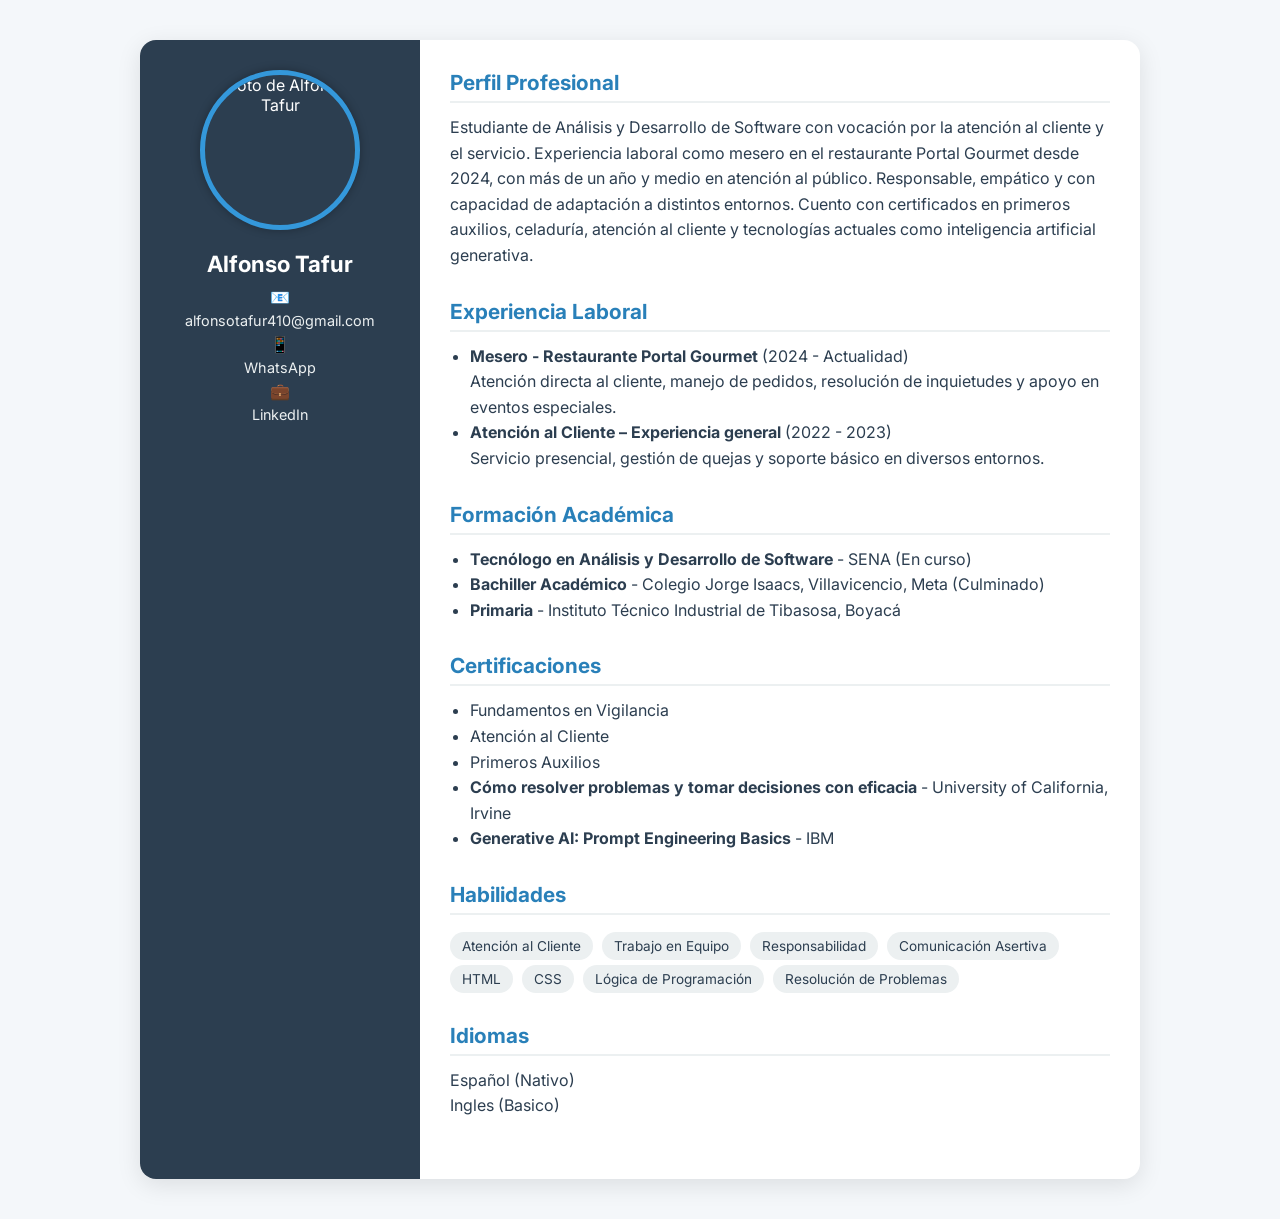
==== index.html @ a1298e40 "segundo commit" ====
<!DOCTYPE html>
<html lang="es">
<head>
  <meta charset="UTF-8" />
  <meta name="viewport" content="width=device-width, initial-scale=1.0"/>
  <title>Hoja de Vida - Alfonso Tafur</title>
  <link href="https://fonts.googleapis.com/css2?family=Inter:wght@400;600;800&display=swap" rel="stylesheet">
  <style>
    * {
      box-sizing: border-box;
      margin: 0;
      padding: 0;
    }

    body {
      font-family: 'Inter', sans-serif;
      background: #f4f7fa;
      color: #2c3e50;
      padding: 40px 20px;
      display: flex;
      justify-content: center;
    }

    .cv-container {
      display: grid;
      grid-template-columns: 280px 1fr;
      background: #ffffff;
      border-radius: 16px;
      overflow: hidden;
      max-width: 1000px;
      width: 100%;
      box-shadow: 0 6px 24px rgba(0,0,0,0.1);
    }

    .sidebar {
      background-color: #2c3e50;
      color: white;
      padding: 30px 20px;
      display: flex;
      flex-direction: column;
      align-items: center;
      text-align: center;
    }

    .sidebar img {
      width: 160px;
      height: 160px;
      border-radius: 50%;
      object-fit: cover;
      margin-bottom: 20px;
      border: 5px solid #3498db;
      box-shadow: 0 0 10px rgba(0,0,0,0.3);
    }

    .sidebar h1 {
      font-size: 1.4rem;
      margin-bottom: 10px;
    }

    .sidebar .contacto a {
      display: block;
      color: #ecf0f1;
      text-decoration: none;
      margin: 5px 0;
      font-size: 0.9rem;
      word-break: break-word;
    }

    .main-content {
      padding: 30px;
    }

    section {
      margin-bottom: 30px;
    }

    h2 {
      font-size: 1.3rem;
      color: #2980b9;
      margin-bottom: 12px;
      border-bottom: 2px solid #ecf0f1;
      padding-bottom: 6px;
    }

    p, li {
      line-height: 1.6;
      font-size: 1rem;
      color: #2c3e50;
    }

    ul {
      list-style-type: disc;
      padding-left: 20px;
    }

    .tag {
      background: #ecf0f1;
      border-radius: 20px;
      display: inline-block;
      padding: 6px 12px;
      margin: 5px 5px 0 0;
      font-size: 0.85rem;
    }

    @media screen and (max-width: 768px) {
      .cv-container {
        grid-template-columns: 1fr;
      }

      .sidebar {
        flex-direction: column;
        align-items: center;
        padding: 20px;
      }

      .sidebar img {
        width: 120px;
        height: 120px;
      }
    }
  </style>
</head>
<body>

  <div class="cv-container">
    <aside class="sidebar">
      <img src="https://i.imgur.com/dxVuIcH.jpg" alt="Foto de Alfonso Tafur" />
      <h1>Alfonso Tafur</h1>
      <div class="contacto">
        📧 <a href="mailto:alfonsotafur410@gmail.com">alfonsotafur410@gmail.com</a>
        📱 <a href="https://wa.me/573144793582" target="_blank">WhatsApp</a>
        💼 <a href="https://www.linkedin.com/in/alfonso-tafur-4b579a25a" target="_blank">LinkedIn</a>
      </div>
    </aside>

    <main class="main-content">
      <section>
        <h2>Perfil Profesional</h2>
        <p>
          Estudiante de Análisis y Desarrollo de Software con vocación por la atención al cliente y el servicio. Experiencia laboral como mesero en el restaurante Portal Gourmet desde 2024, con más de un año y medio en atención al público. Responsable, empático y con capacidad de adaptación a distintos entornos. Cuento con certificados en primeros auxilios, celaduría, atención al cliente y tecnologías actuales como inteligencia artificial generativa.
        </p>
      </section>

      <section>
        <h2>Experiencia Laboral</h2>
        <ul>
          <li><strong>Mesero - Restaurante Portal Gourmet</strong> (2024 - Actualidad)<br />
            Atención directa al cliente, manejo de pedidos, resolución de inquietudes y apoyo en eventos especiales.
          </li>
          <li><strong>Atención al Cliente – Experiencia general</strong> (2022 - 2023)<br />
            Servicio presencial, gestión de quejas y soporte básico en diversos entornos.
          </li>
        </ul>
      </section>

      <section>
        <h2>Formación Académica</h2>
        <ul>
          <li><strong>Tecnólogo en Análisis y Desarrollo de Software</strong> - SENA (En curso)</li>
          <li><strong>Bachiller Académico</strong> - Colegio Jorge Isaacs, Villavicencio, Meta (Culminado)</li>
          <li><strong>Primaria</strong> - Instituto Técnico Industrial de Tibasosa, Boyacá</li>
        </ul>
      </section>

      <section>
        <h2>Certificaciones</h2>
        <ul>
          <li>Fundamentos en Vigilancia</li>
          <li>Atención al Cliente</li>
          <li>Primeros Auxilios</li>
          <li><strong>Cómo resolver problemas y tomar decisiones con eficacia</strong> - University of California, Irvine</li>
          <li><strong>Generative AI: Prompt Engineering Basics</strong> - IBM</li>
        </ul>
      </section>

      <section>
        <h2>Habilidades</h2>
        <div>
          <span class="tag">Atención al Cliente</span>
          <span class="tag">Trabajo en Equipo</span>
          <span class="tag">Responsabilidad</span>
          <span class="tag">Comunicación Asertiva</span>
          <span class="tag">HTML</span>
          <span class="tag">CSS</span>
          <span class="tag">Lógica de Programación</span>
          <span class="tag">Resolución de Problemas</span>
        </div>
      </section>

      <section>
        <h2>Idiomas</h2>
        <p>Español (Nativo)</p>
        <p>Ingles (Basico)</p>
      </section>
    </main>
  </div>

</body>
</html>
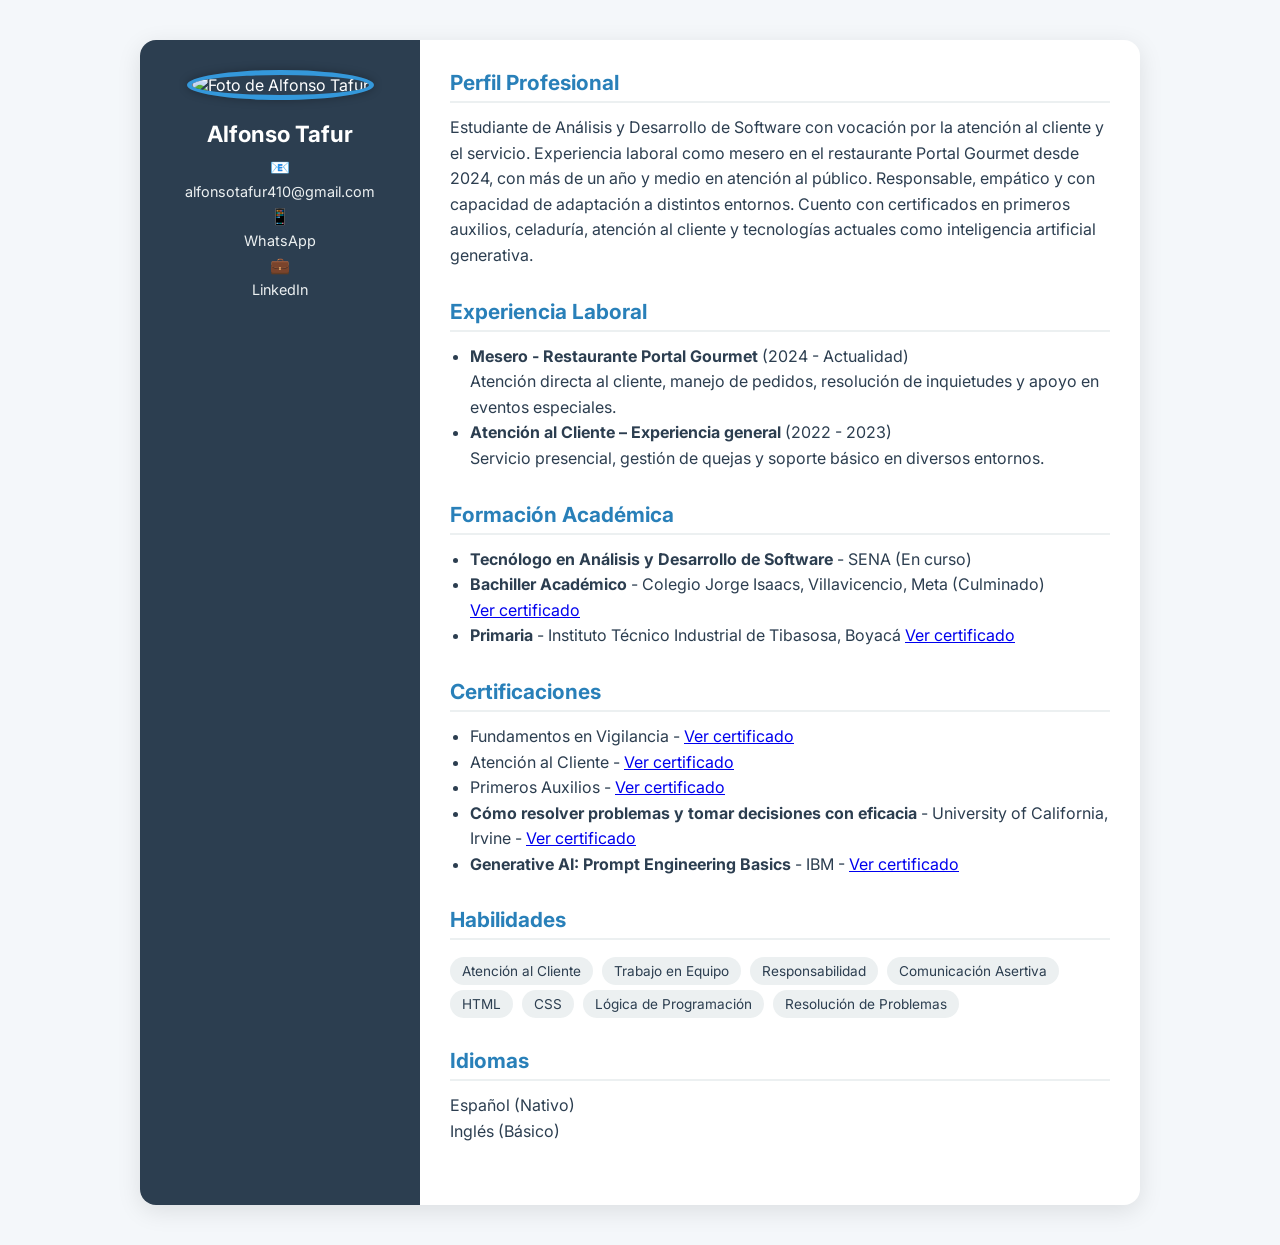
==== commit dc447a32: "primer commit" ====
--- a/index.html
+++ b/index.html
@@ -2,129 +2,16 @@
 <html lang="es">
 <head>
   <meta charset="UTF-8" />
-  <meta name="viewport" content="width=device-width, initial-scale=1.0"/>
+  <meta name="viewport" content="width=device-width, initial-scale=1.0" />
   <title>Hoja de Vida - Alfonso Tafur</title>
   <link href="https://fonts.googleapis.com/css2?family=Inter:wght@400;600;800&display=swap" rel="stylesheet">
-  <style>
-    * {
-      box-sizing: border-box;
-      margin: 0;
-      padding: 0;
-    }
-
-    body {
-      font-family: 'Inter', sans-serif;
-      background: #f4f7fa;
-      color: #2c3e50;
-      padding: 40px 20px;
-      display: flex;
-      justify-content: center;
-    }
-
-    .cv-container {
-      display: grid;
-      grid-template-columns: 280px 1fr;
-      background: #ffffff;
-      border-radius: 16px;
-      overflow: hidden;
-      max-width: 1000px;
-      width: 100%;
-      box-shadow: 0 6px 24px rgba(0,0,0,0.1);
-    }
-
-    .sidebar {
-      background-color: #2c3e50;
-      color: white;
-      padding: 30px 20px;
-      display: flex;
-      flex-direction: column;
-      align-items: center;
-      text-align: center;
-    }
-
-    .sidebar img {
-      width: 160px;
-      height: 160px;
-      border-radius: 50%;
-      object-fit: cover;
-      margin-bottom: 20px;
-      border: 5px solid #3498db;
-      box-shadow: 0 0 10px rgba(0,0,0,0.3);
-    }
-
-    .sidebar h1 {
-      font-size: 1.4rem;
-      margin-bottom: 10px;
-    }
-
-    .sidebar .contacto a {
-      display: block;
-      color: #ecf0f1;
-      text-decoration: none;
-      margin: 5px 0;
-      font-size: 0.9rem;
-      word-break: break-word;
-    }
-
-    .main-content {
-      padding: 30px;
-    }
-
-    section {
-      margin-bottom: 30px;
-    }
-
-    h2 {
-      font-size: 1.3rem;
-      color: #2980b9;
-      margin-bottom: 12px;
-      border-bottom: 2px solid #ecf0f1;
-      padding-bottom: 6px;
-    }
-
-    p, li {
-      line-height: 1.6;
-      font-size: 1rem;
-      color: #2c3e50;
-    }
-
-    ul {
-      list-style-type: disc;
-      padding-left: 20px;
-    }
-
-    .tag {
-      background: #ecf0f1;
-      border-radius: 20px;
-      display: inline-block;
-      padding: 6px 12px;
-      margin: 5px 5px 0 0;
-      font-size: 0.85rem;
-    }
-
-    @media screen and (max-width: 768px) {
-      .cv-container {
-        grid-template-columns: 1fr;
-      }
-
-      .sidebar {
-        flex-direction: column;
-        align-items: center;
-        padding: 20px;
-      }
-
-      .sidebar img {
-        width: 120px;
-        height: 120px;
-      }
-    }
-  </style>
+  <link rel="stylesheet" href="styles.css" />
 </head>
 <body>
-
   <div class="cv-container">
+    <!-- Sidebar -->
     <aside class="sidebar">
-      <img src="https://i.imgur.com/dxVuIcH.jpg" alt="Foto de Alfonso Tafur" />
+      <img src="https://i.imgur.com/MhneqSa.jpg" alt="Foto de Alfonso Tafur" />
       <h1>Alfonso Tafur</h1>
       <div class="contacto">
         📧 <a href="mailto:alfonsotafur410@gmail.com">alfonsotafur410@gmail.com</a>
@@ -133,7 +20,9 @@
       </div>
     </aside>
 
+    <!-- Main content -->
     <main class="main-content">
+      <!-- Perfil Profesional -->
       <section>
         <h2>Perfil Profesional</h2>
         <p>
@@ -141,38 +30,67 @@
         </p>
       </section>
 
+      <!-- Experiencia Laboral -->
       <section>
         <h2>Experiencia Laboral</h2>
         <ul>
-          <li><strong>Mesero - Restaurante Portal Gourmet</strong> (2024 - Actualidad)<br />
+          <li>
+            <strong>Mesero - Restaurante Portal Gourmet</strong> (2024 - Actualidad)<br />
             Atención directa al cliente, manejo de pedidos, resolución de inquietudes y apoyo en eventos especiales.
           </li>
-          <li><strong>Atención al Cliente – Experiencia general</strong> (2022 - 2023)<br />
+          <li>
+            <strong>Atención al Cliente – Experiencia general</strong> (2022 - 2023)<br />
             Servicio presencial, gestión de quejas y soporte básico en diversos entornos.
           </li>
         </ul>
       </section>
 
+      <!-- Formación Académica -->
       <section>
         <h2>Formación Académica</h2>
         <ul>
-          <li><strong>Tecnólogo en Análisis y Desarrollo de Software</strong> - SENA (En curso)</li>
-          <li><strong>Bachiller Académico</strong> - Colegio Jorge Isaacs, Villavicencio, Meta (Culminado)</li>
-          <li><strong>Primaria</strong> - Instituto Técnico Industrial de Tibasosa, Boyacá</li>
+          <li>
+            <strong>Tecnólogo en Análisis y Desarrollo de Software</strong> - SENA (En curso)
+          </li>
+          <li>
+            <strong>Bachiller Académico</strong> - Colegio Jorge Isaacs, Villavicencio, Meta (Culminado)
+            <a href="docs/bachiller.pdf" target="_blank"><br>Ver certificado</a>
+          </li>
+          <li>
+            <strong>Primaria</strong> - Instituto Técnico Industrial de Tibasosa, Boyacá
+            <a href="docs/primaria.pdf" target="_blank">Ver certificado</a>
+          </li>
         </ul>
       </section>
 
+      <!-- Certificaciones -->
       <section>
         <h2>Certificaciones</h2>
         <ul>
-          <li>Fundamentos en Vigilancia</li>
-          <li>Atención al Cliente</li>
-          <li>Primeros Auxilios</li>
-          <li><strong>Cómo resolver problemas y tomar decisiones con eficacia</strong> - University of California, Irvine</li>
-          <li><strong>Generative AI: Prompt Engineering Basics</strong> - IBM</li>
+          <li>
+            Fundamentos en Vigilancia - 
+            <a href="docs/fundamentos_en_seguridad.pdf" target="_blank">Ver certificado</a>
+          </li>
+          <li>
+            Atención al Cliente - 
+            <a href="docs/atención_al_cliente.pdf" target="_blank">Ver certificado</a>
+          </li>
+          <li>
+            Primeros Auxilios - 
+            <a href="docs/primeros_auxilios.pdf" target="_blank">Ver certificado</a>
+          </li>
+          <li>
+            <strong>Cómo resolver problemas y tomar decisiones con eficacia</strong> - University of California, Irvine - 
+            <a href="docs/Coursera_W0EIXRA6J6FX.pdf" target="_blank">Ver certificado</a>
+          </li>
+          <li>
+            <strong>Generative AI: Prompt Engineering Basics</strong> - IBM - 
+            <a href="docs/Coursera_XVTY6XW7RAWE.pdf" target="_blank">Ver certificado</a>
+          </li>
         </ul>
       </section>
 
+      <!-- Habilidades -->
       <section>
         <h2>Habilidades</h2>
         <div>
@@ -187,13 +105,13 @@
         </div>
       </section>
 
+      <!-- Idiomas -->
       <section>
         <h2>Idiomas</h2>
         <p>Español (Nativo)</p>
-        <p>Ingles (Basico)</p>
+        <p>Inglés (Básico)</p>
       </section>
     </main>
   </div>
-
 </body>
 </html>
--- a/styles.css
+++ b/styles.css
@@ -0,0 +1,105 @@
+@import url('https://fonts.googleapis.com/css2?family=Inter:wght@400;600&display=swap');
+@import url('https://fonts.googleapis.com/css2?family=Roboto:wght@400;700&display=swap');
+    * {
+      box-sizing: border-box;
+      margin: 0;
+      padding: 0;
+    }
+
+    body {
+      font-family: 'Inter', sans-serif;
+      background: #f4f7fa;
+      color: #2c3e50;
+      padding: 40px 20px;
+      display: flex;
+      justify-content: center;
+    }
+
+    .cv-container {
+      display: grid;
+      grid-template-columns: 280px 1fr;
+      background: #ffffff;
+      border-radius: 16px;
+      overflow: hidden;
+      max-width: 1000px;
+      width: 100%;
+      box-shadow: 0 6px 24px rgba(0, 0, 0, 0.1);
+    }
+
+    .sidebar {
+      background-color: #2c3e50;
+      color: white;
+      padding: 30px 20px;
+      text-align: center;
+    }
+
+    .sidebar img {
+      width: 160px;
+      height: 160px;
+      border-radius: 50%;
+      object-fit: cover;
+      margin-bottom: 20px;
+      border: 5px solid #3498db;
+      box-shadow: 0 0 10px rgba(0, 0, 0, 0.3);
+    }
+
+    .sidebar h1 {
+      font-size: 1.4rem;
+      margin-bottom: 10px;
+    }
+
+    .sidebar .contacto a {
+      display: block;
+      color: #ecf0f1;
+      text-decoration: none;
+      margin: 6px 0;
+      font-size: 0.9rem;
+      word-break: break-word;
+    }
+
+    .main-content {
+      padding: 30px;
+    }
+
+    section {
+      margin-bottom: 30px;
+    }
+
+    h2 {
+      font-size: 1.3rem;
+      color: #2980b9;
+      margin-bottom: 12px;
+      border-bottom: 2px solid #ecf0f1;
+      padding-bottom: 6px;
+    }
+
+    p, li {
+      line-height: 1.6;
+      font-size: 1rem;
+      color: #2c3e50;
+    }
+
+    ul {
+      list-style-type: disc;
+      padding-left: 20px;
+    }
+
+    .tag {
+      background: #ecf0f1;
+      border-radius: 20px;
+      display: inline-block;
+      padding: 6px 12px;
+      margin: 5px 5px 0 0;
+      font-size: 0.85rem;
+    }
+
+    @media screen and (max-width: 768px) {
+      .cv-container {
+        grid-template-columns: 1fr;
+      }
+
+      .sidebar img {
+        width: 120px;
+        height: 120px;
+      }
+    }
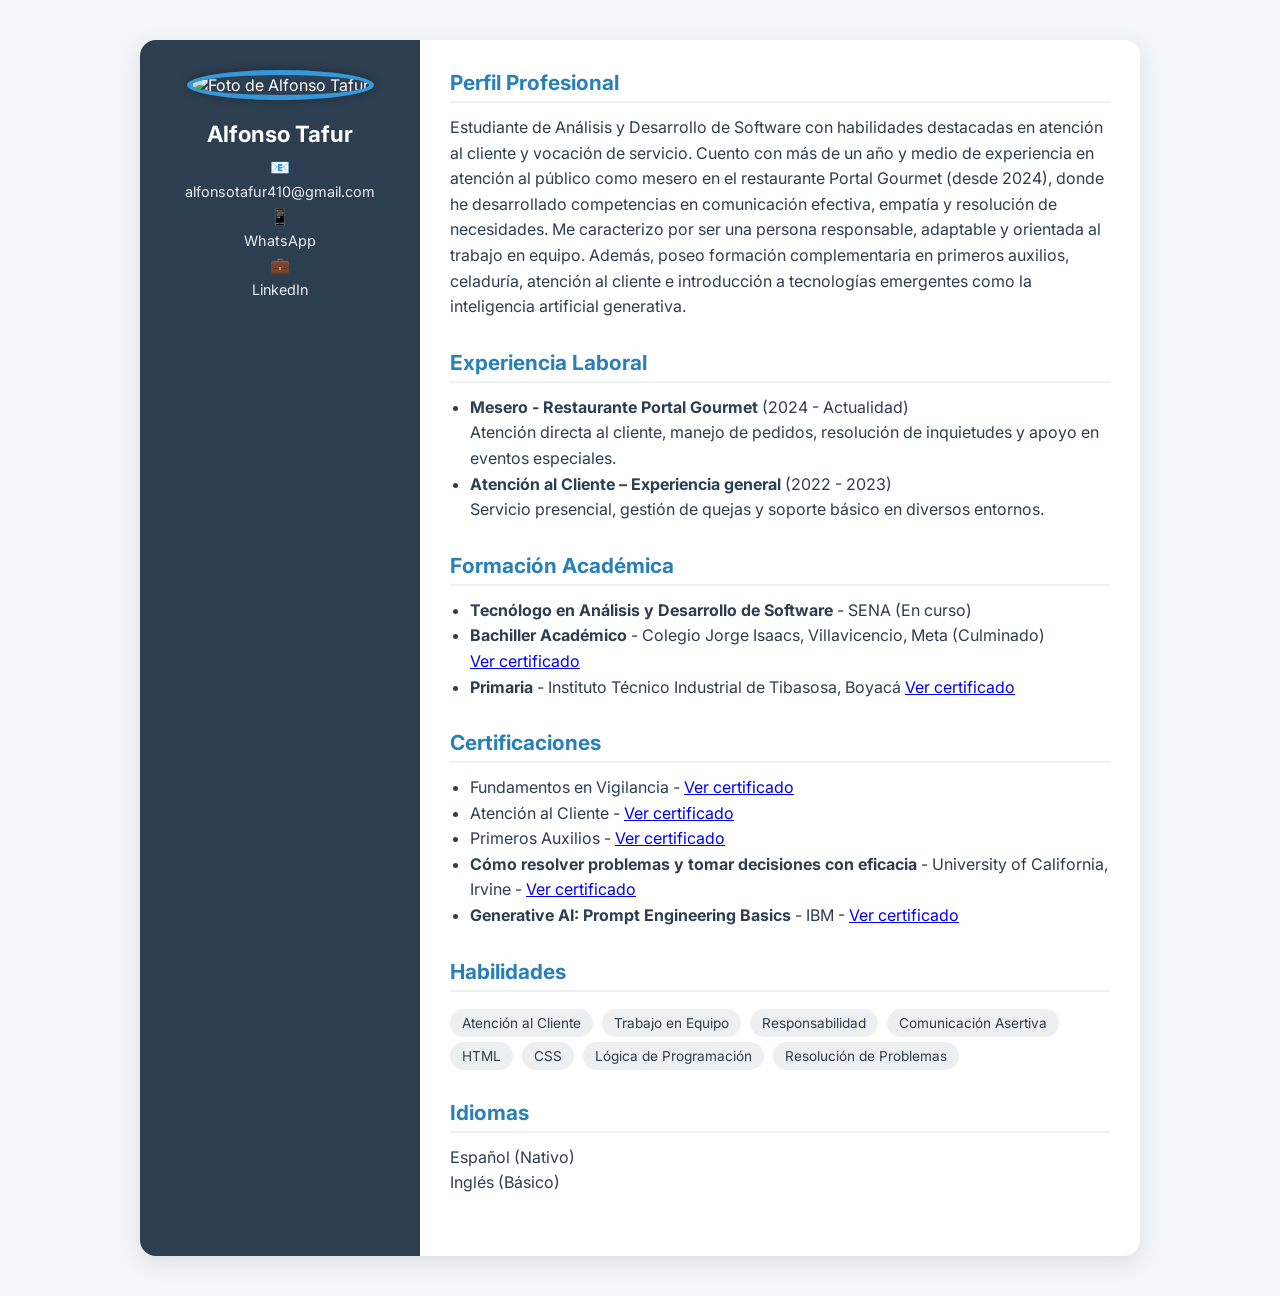
==== commit 73374c3e: "Actualizar index.html" ====
--- a/index.html
+++ b/index.html
@@ -26,7 +26,7 @@
       <section>
         <h2>Perfil Profesional</h2>
         <p>
-          Estudiante de Análisis y Desarrollo de Software con vocación por la atención al cliente y el servicio. Experiencia laboral como mesero en el restaurante Portal Gourmet desde 2024, con más de un año y medio en atención al público. Responsable, empático y con capacidad de adaptación a distintos entornos. Cuento con certificados en primeros auxilios, celaduría, atención al cliente y tecnologías actuales como inteligencia artificial generativa.
+          Estudiante de Análisis y Desarrollo de Software con habilidades destacadas en atención al cliente y vocación de servicio. Cuento con más de un año y medio de experiencia en atención al público como mesero en el restaurante Portal Gourmet (desde 2024), donde he desarrollado competencias en comunicación efectiva, empatía y resolución de necesidades. Me caracterizo por ser una persona responsable, adaptable y orientada al trabajo en equipo. Además, poseo formación complementaria en primeros auxilios, celaduría, atención al cliente e introducción a tecnologías emergentes como la inteligencia artificial generativa.
         </p>
       </section>
 
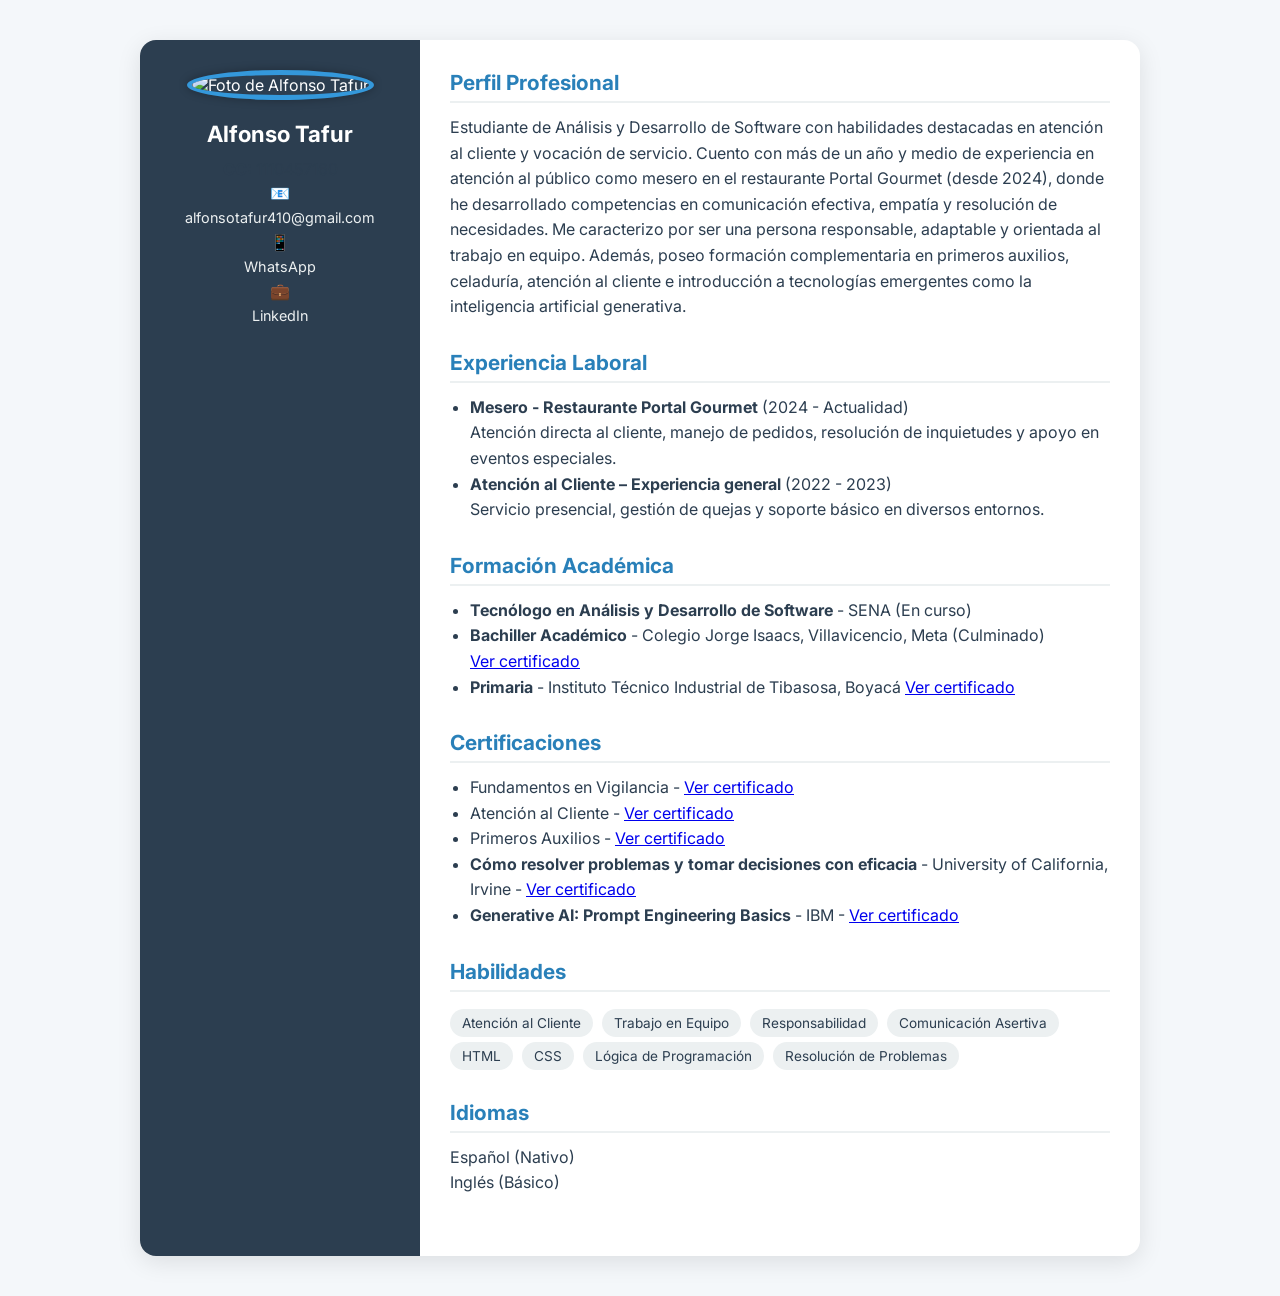
==== commit c93e5fa9: "Actualizar index.html" ====
--- a/index.html
+++ b/index.html
@@ -13,6 +13,7 @@
     <aside class="sidebar">
       <img src="https://i.imgur.com/MhneqSa.jpg" alt="Foto de Alfonso Tafur" />
       <h1>Alfonso Tafur</h1>
+      <p><strong>CC:</strong> 1110457160</p>
       <div class="contacto">
         📧 <a href="mailto:alfonsotafur410@gmail.com">alfonsotafur410@gmail.com</a>
         📱 <a href="https://wa.me/573144793582" target="_blank">WhatsApp</a>
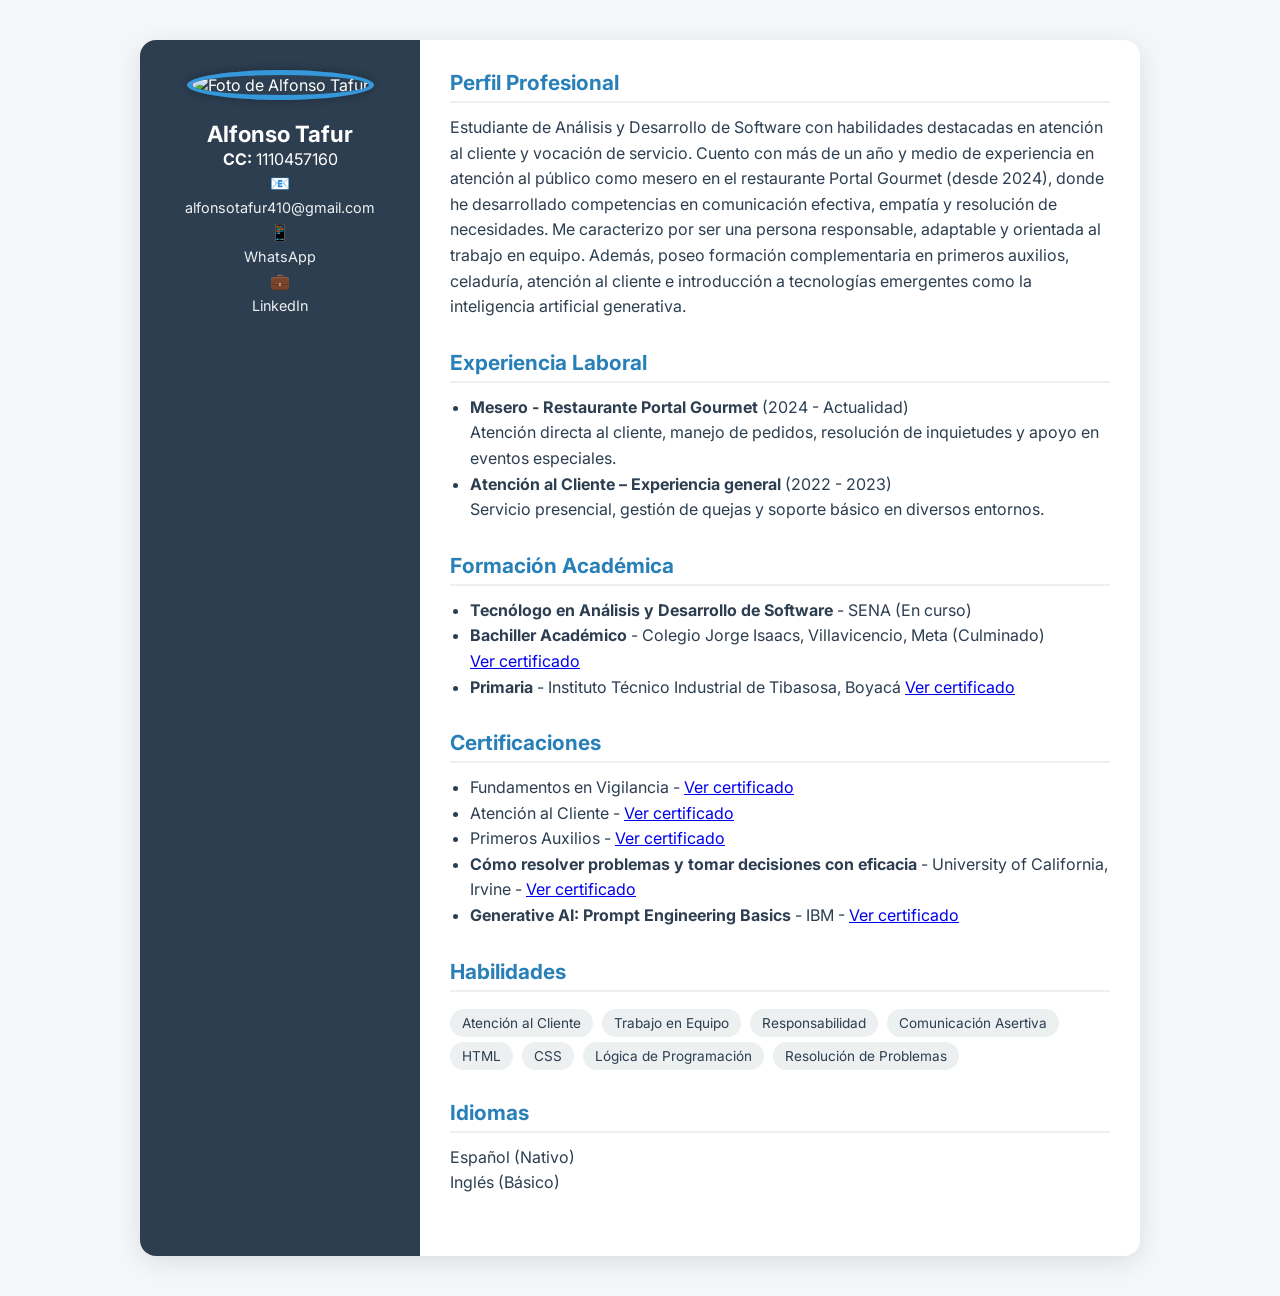
==== commit 5e841f6c: "Actualizar index.html" ====
--- a/index.html
+++ b/index.html
@@ -13,7 +13,7 @@
     <aside class="sidebar">
       <img src="https://i.imgur.com/MhneqSa.jpg" alt="Foto de Alfonso Tafur" />
       <h1>Alfonso Tafur</h1>
-      <p><strong>CC:</strong> 1110457160</p>
+      <p class="cc-id"><strong>CC:</strong> 1110457160</p>
       <div class="contacto">
         📧 <a href="mailto:alfonsotafur410@gmail.com">alfonsotafur410@gmail.com</a>
         📱 <a href="https://wa.me/573144793582" target="_blank">WhatsApp</a>
--- a/styles.css
+++ b/styles.css
@@ -47,6 +47,14 @@
       font-size: 1.4rem;
       margin-bottom: 10px;
     }
+
+    .cc-id {
+      color: white;
+      font-size: 1rem;
+      font-weight: 400;
+      margin-top: -10px;
+    }
+
 
     .sidebar .contacto a {
       display: block;
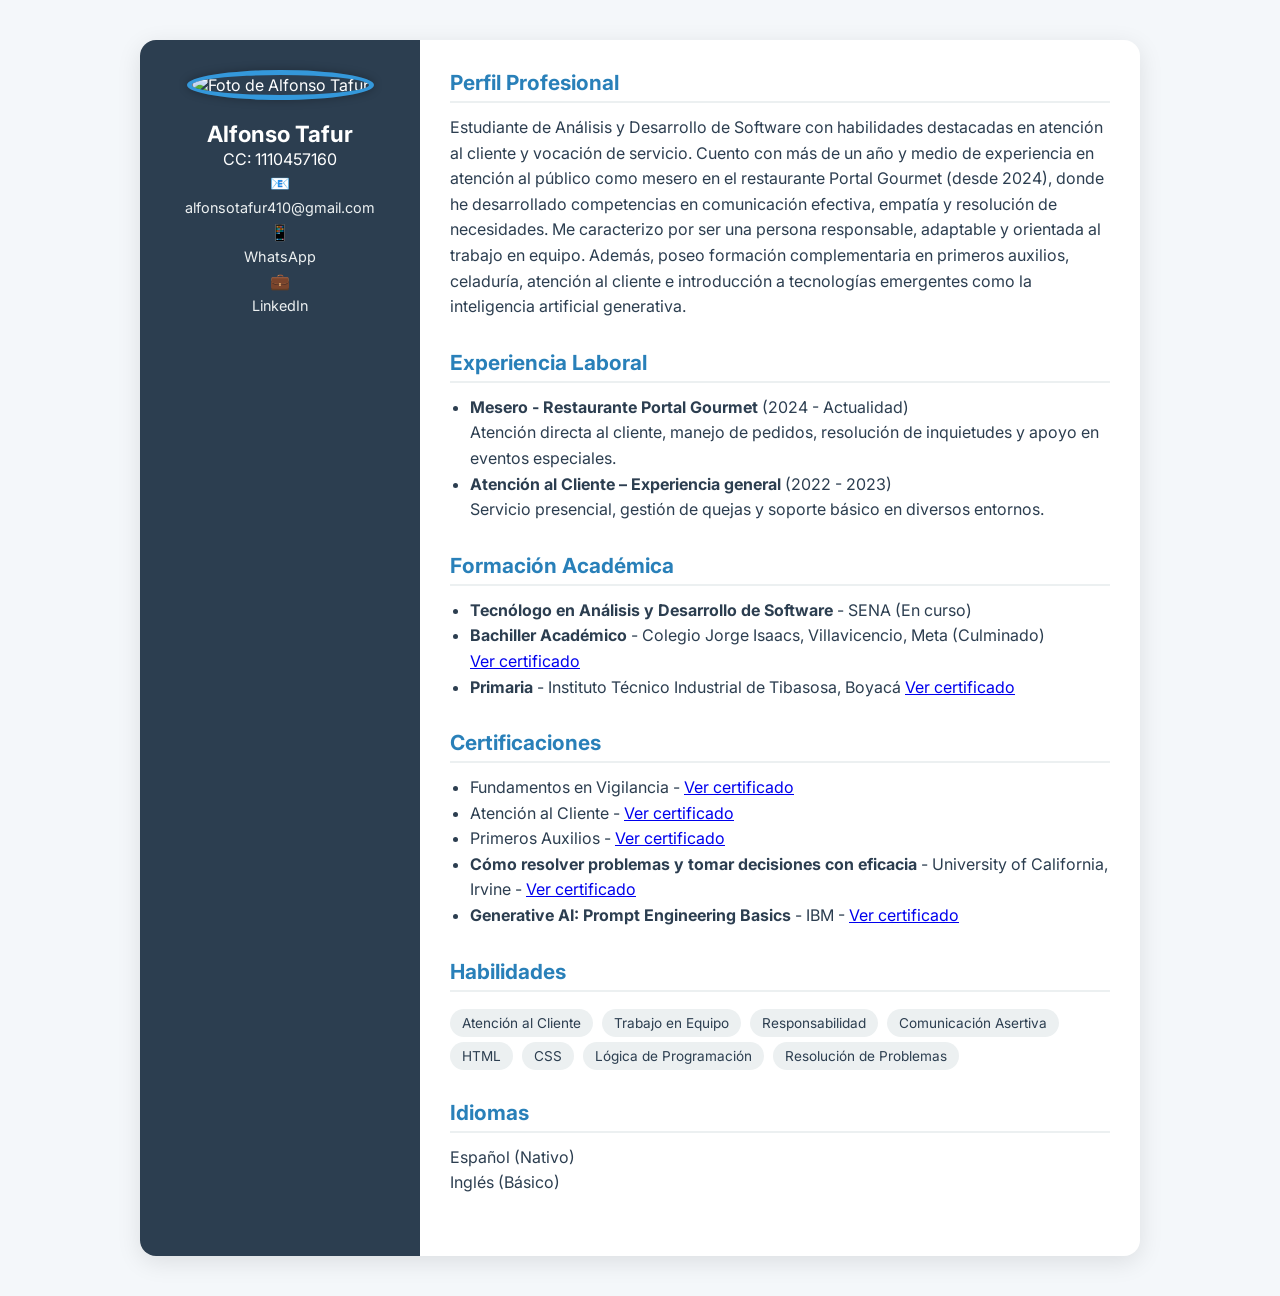
==== commit fa22f213: "Actualizar index.html" ====
--- a/index.html
+++ b/index.html
@@ -13,7 +13,7 @@
     <aside class="sidebar">
       <img src="https://i.imgur.com/MhneqSa.jpg" alt="Foto de Alfonso Tafur" />
       <h1>Alfonso Tafur</h1>
-      <p class="cc-id"><strong>CC:</strong> 1110457160</p>
+      <p class="cc-id">CC: 1110457160</p>
       <div class="contacto">
         📧 <a href="mailto:alfonsotafur410@gmail.com">alfonsotafur410@gmail.com</a>
         📱 <a href="https://wa.me/573144793582" target="_blank">WhatsApp</a>
